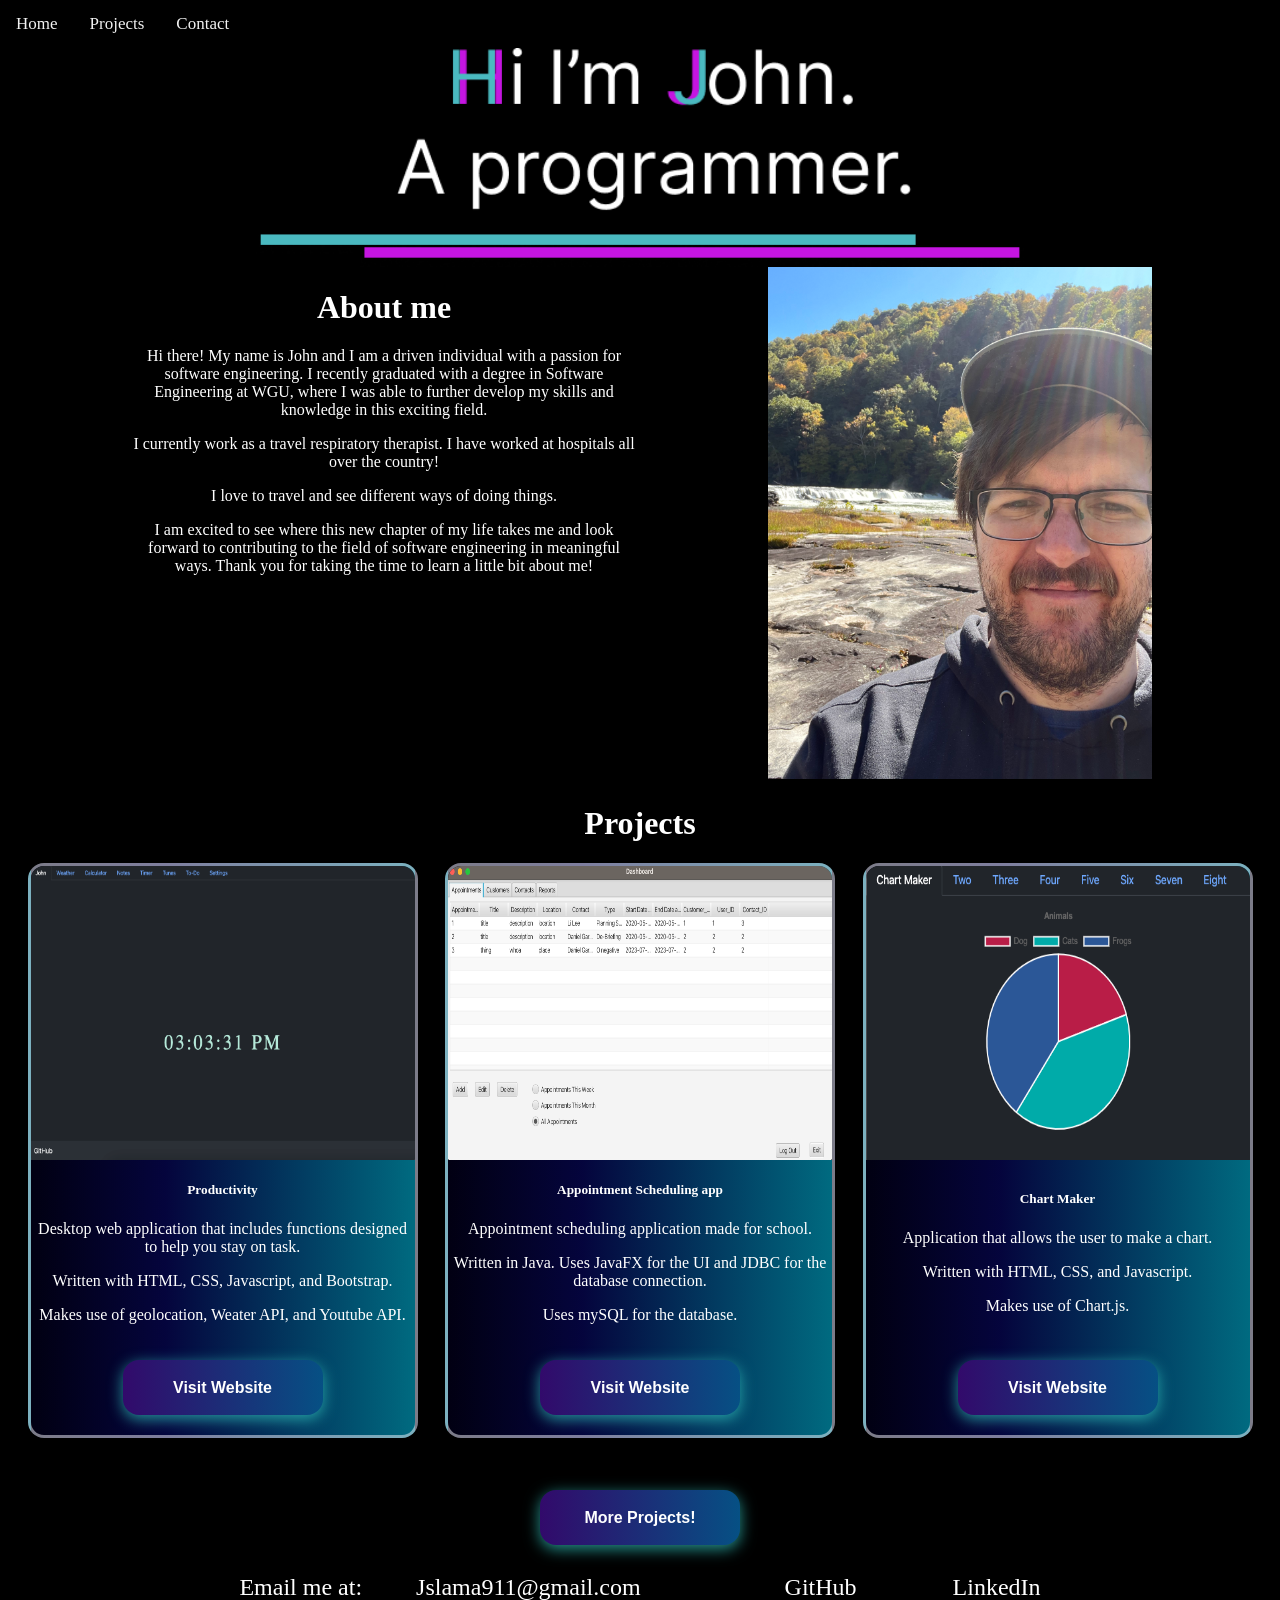
==== index.html @ d00c456b "Add files via upload" ====
<!doctype html>
<html lang="en" data-bs-theme="dark">

<head>
    <meta charset="utf-8" <meta name="viewport" content="width=device-width, initial-scale=1">
    <title>John Slama</title>
    <link rel="stylesheet" href="style.css">
    <link rel="stylesheet" href="https://cdnjs.cloudflare.com/ajax/libs/font-awesome/4.7.0/css/font-awesome.min.css">
</head>

<body>

    <div class="nav" id="navbar">
        <a href="index.html">Home</a>
        <a href="projects.html">Projects</a>
        <a href="contact.html">Contact</a>
        <a href="javascript:void(0);" class="icon" onclick="myFunction()">
            <i class="fa fa-bars"></i>
        </a>
    </div>
    <div class="hidden">
        <div class="offcanvas-header">
            <h5 class="offcanvas-title" id="offcanvasExampleLabel">Contact me!</h5>
            <button type="button" class="btn-close" data-bs-dismiss="offcanvas" aria-label="Close"></button>
        </div>
        <div>
            <p class="">Fill out this form with your name, email, and a quick message, and we will get back to you as
                soon as possible!</p>
        </div>
        <form action="https://formspree.io/f/xnqkwyak" method="POST">
            <div class="mb-3">
                <label for="name" class="form-label">Name</label>
                <input name="name" type="text" class="form-control" id="name">
            </div>
            <div class="mb-3">
                <label for="email" class="form-label">E-mail</label>
                <input name="email" type="text" class="form-control" id="email">
            </div>
            <div class="mb-3">
                <label for="message" class="form-label">Message</label>
                <textarea class="form-control" name="message" id="message"></textarea>
            </div>
            <button type="submit" class="btn btn-primary my-3">Submit</button>
        </form>
        <div>
            <p>Or send an email to Jslama911@gmail.com</p>
        </div>
    </div>
    <div class="top-img-container">
        <img src="images/Landing_intro.png" class="top-img" alt="Responsive image">
    </div>
    <div class="about">
        <div class="about-text">
            <h1 class="mb-5">About me</h1>
            <p class="text-center">Hi there! My name is John and I am a driven individual with a passion
                for software engineering. I recently graduated with a degree in Software Engineering at WGU,
                where I was able to further develop my skills and knowledge in this exciting field.</p>

            <p class="text-center">I currently work as a travel respiratory therapist. I have worked at
                hospitals all over the country!</p>
            <p class="text-center">I love to travel and see different ways of doing things.</p>

            <p class="text-center">I am excited to see where this new chapter of my life takes me and
                look forward to contributing to the field of software engineering in meaningful ways. Thank
                you for taking the time to learn a little bit about me!</p>
        </div>
        <div class="bottom-img-container">
            <img src="images/John.jpeg" class="bottom-img" alt="Responsive image">
        </div>
    </div>

    <h1 style="text-align: center; color: white;">Projects</h1>

    <div class="card-container" style="margin-bottom: 2rem;">
        <div class="card">
            <img src="images/productivity.png" class="card-img-top" alt="..." height=294px>
            <div class="card-body">
                <h5 class="card-title">Productivity</h5>
                <p class="card-text">Desktop web application that includes functions designed to help
                    you stay on task.
                <p>
                <p class="card-text">Written with HTML, CSS, Javascript, and Bootstrap.
                <p></p>
                <p class="card-text">Makes use of geolocation, Weater API, and Youtube API.
                <p></p>
            </div>
            <div class="card-footer">
                <a href="https://jslama911.github.io/Productivity_App/"> <button type="button"
                        class="btn-hover color-1">Visit
                        Website</button></a>
            </div>
        </div>
        <div class="card">
            <img src="images/Appointments.png" class="card-img-top" alt="..." height="294px">
            <div class="card-body">
                <h5 class="card-title">Appointment Scheduling app</h5>
                <p class="card-text">Appointment scheduling application made for school.</p>
                <p class="card-text">Written in Java. Uses JavaFX for the UI and JDBC for the database
                    connection.</p>
                <p class="card-text">Uses mySQL for the database.</p>
            </div>
            <div class="card-footer">
                <a href="https://github.com/jslama911/Appointments"> <button type="button"
                        class="btn-hover color-1">Visit
                        Website</button></a>
            </div>
        </div>
        <div class="card">
            <img src="images/Chart_maker.png" class="card-img-top" alt="..." height="294px">
            <div class="card-body">
                <h5 class="card-title">Chart Maker</h5>
                <p class="card-text">Application that allows the user to make a chart.</p>
                <p class="card-text">Written with HTML, CSS, and Javascript.</p>
                <p class="card-text">Makes use of Chart.js.</p>
            </div>
            <div class="card-footer">
                <a href="https://jslama911.github.io/Chart-maker2.0/"> <button type="button"
                        class="btn-hover color-1">Visit
                        Website</button></a>
            </div>
        </div>
    </div>
    <div style="display: flex; justify-content: center;">
        <a href="projects.html"> <button type="button" class="btn-hover color-1">More Projects!</button></a>

    </div>
    <div class="footer">
        <p>Email me at:
            <a href="mailto:jslama911@gmail.com">Jslama911@gmail.com</a>
        </p>
        <a href="https://github.com/jslama911">GitHub</a>
        <a href="https://www.linkedin.com/in/john-slama-baa1a1254/">LinkedIn</a>
    </div>
    <script src="script.js"></script>
</body>

</html>
---- style.css ----
body{
    margin:0;
    padding:0;
    background:black;
    color:white;
}

a{
    text-decoration:none;
}


/*nav*/
/* Add a black background color to the top navigation */
.nav {
  overflow: hidden;
  display:flex;
  background: black;
}



/* Style the links inside the navigation bar */
.nav a {
  float: left;
  display: block;
  color: #f2f2f2;
  text-align: center;
  padding: 14px 16px;
  text-decoration: none;
  font-size: 17px;
}

/* Change the color of links on hover */
.nav a:hover {
  background-color: #ddd;
  color: black;
}

/* Add an active class to highlight the current page */
.nav a.active {
  background-color: white;
  color: black;
}

/* Hide the link that should open and close the topnav on small screens */
.nav .icon {
  display: none;
}

/* When the screen is less than 600 pixels wide, hide all links, except for the first one ("Home"). Show the link that contains should open and close the topnav (.icon) */
@media screen and (max-width: 600px) {
    .nav {display:block;}
  .nav a:not(:first-child) {display: none;}
  .nav a.icon {
    float: right;
    display: block;
  }
}

/* The "responsive" class is added to the topnav with JavaScript when the user clicks on the icon. This class makes the topnav look good on small screens (display the links vertically instead of horizontally) */
@media screen and (max-width: 600px) {
  .nav.responsive {position: relative;}
  .nav.responsive a.icon {
    position: absolute;
    right: 0;
    top: 0;
  }
  .nav.responsive a {
    float: none;
    display: block;
    text-align: left;
  }
}

.hidden {
    display:none;
}

.top-img{
    width:60%;
}

.top-img-container{
    width:100vw;
    display:flex;
    justify-content:center;
}

.card-container{
    display:flex;
    justify-content:space-evenly;
}

.card {
    width:30vw;
    background: #020024;
    background: linear-gradient(90deg,rgba(2, 0, 36, 0.5) 0%, rgba(9, 9, 121, 0.5) 35%, rgba(0, 212, 255, 0.5) 100%);
    border:solid;
    border-color:#f8f8ff80;
    overflow: hidden;
    border-radius: 1em;
    display:flex;
    flex-direction:column;
    justify-content:space-between;
    align-items:center;
    text-align:center;
}

.card-img-top{
    width:100%;
}

.buttons {
text-align: center;
}

.btn-hover {
width: 200px;
font-size: 16px;
font-weight: 600;
color: #fff;
cursor: pointer;
margin: 20px;
height: 55px;
text-align:center;
border: none;
background-size: 300% 100%;

border-radius: 1rem;
moz-transition: all .4s ease-in-out;
-o-transition: all .4s ease-in-out;
-webkit-transition: all .4s ease-in-out;
transition: all .4s ease-in-out;
}

.btn-hover:hover {
background-position: 100% 0;
moz-transition: all .4s ease-in-out;
-o-transition: all .4s ease-in-out;
-webkit-transition: all .4s ease-in-out;
transition: all .4s ease-in-out;
}

.btn-hover:focus {
outline: none;
}


.btn-hover.color-1 {
background-image: linear-gradient(to right, #320A6B, #065084, #85C79A, #EDF7BD);
box-shadow: 0 4px 15px 0 rgba(49, 196, 190, 0.75);
}




.bottom-img{
    width:30vw;
    margin:auto;
}

.about-text{
    width:40vw;
    text-align:center;
}

.about{
    display:flex;
    justify-content:space-evenly;
}

.footer{
    height:5vh;
    display:flex;
    align-items:center;
    justify-content:center;

}

.footer *{
    color:white;
    font-size:1.5rem;
    margin:3rem;
}

@media only screen and (max-width: 620px) {

    .card-container{
        display:block;

    }

    .card{
        width:95vw;
        margin:auto;

    }

    .top-img{
        width:90vw;
    }

    .about{
        display:block;
    }

    .about-text{
        width:95vw;
    }

    .bottom-img{
        width:50vw;
    }

    .bottom-img-container{
        display:flex;
        justify-content:center;
    }

    .footer{
        display:block;
    }
}

/* contact page */


/*form*/
. contact-form{
    margin-top: 2rem;
}
.form-container {
  margin: auto;
  margin-top:5vh;
  padding: 20px;
  border: 6px solid #888;
  width: 60%;
  border-radius: 2em;
  background: linear-gradient(to right, rgba(63, 94, 251, 0.4) 0%, rgba(252, 70, 107, 0.4) 100%);
  padding: 20px;
}

@media only screen and (max-width: 620px) {
    .form-container{
        margin-top:5vh;
        width:80%;
    }
}

input[type=text], select, textarea {
  width: 100%;
  padding: 12px;
  border: 1px solid #ccc;
  border-radius: 4px;
  box-sizing: border-box;
  margin-top: 6px;
  margin-bottom: 16px;
  resize: vertical
}


input[type=submit] {
  background-color: #85C79A;
  color: white;
  padding: 1rem 2rem;
  border: none;
  border-radius: 4px;
  cursor: pointer;
  font-size:1.5rem;
}


input[type=submit]:hover {
  background-color: #C9BEFF;
}
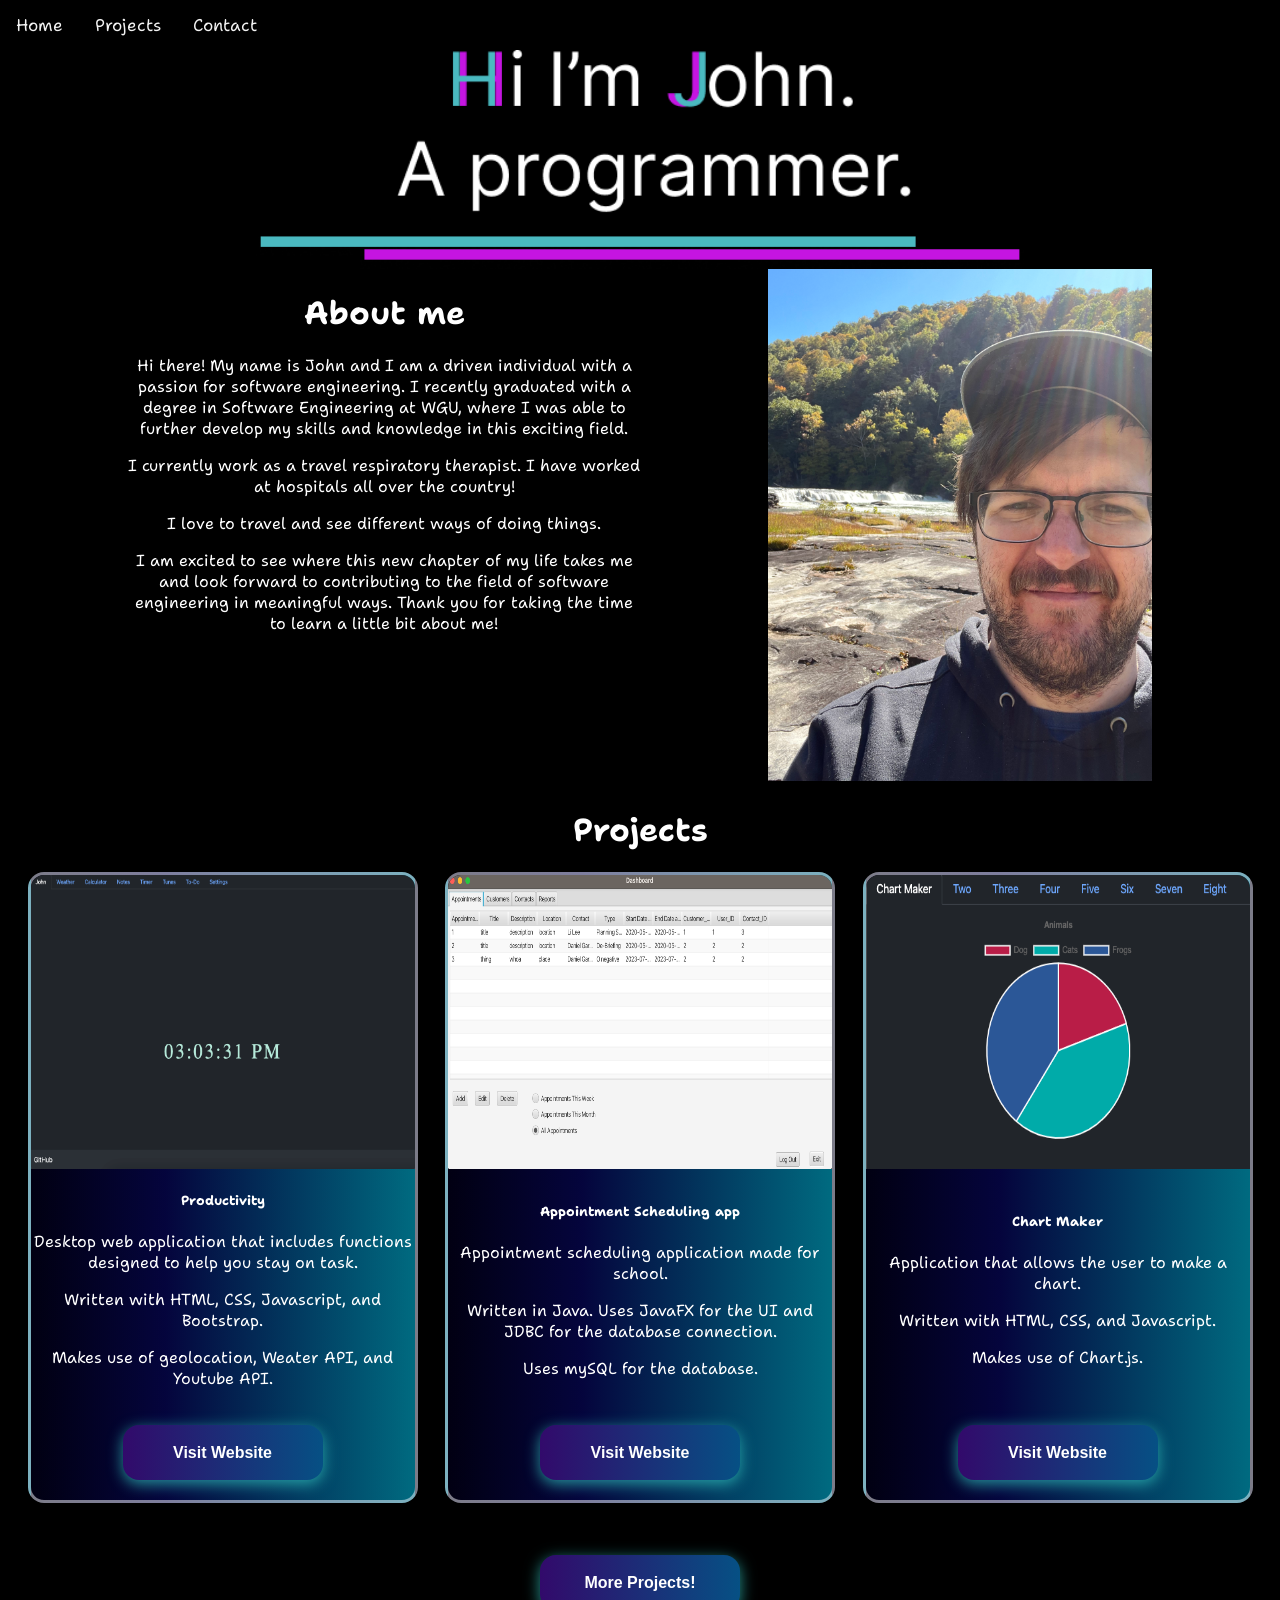
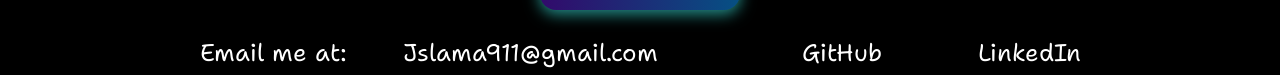
==== commit 6dabba33: "Add files via upload" ====
--- a/index.html
+++ b/index.html
@@ -6,6 +6,10 @@
     <title>John Slama</title>
     <link rel="stylesheet" href="style.css">
     <link rel="stylesheet" href="https://cdnjs.cloudflare.com/ajax/libs/font-awesome/4.7.0/css/font-awesome.min.css">
+    <link rel="preconnect" href="https://fonts.googleapis.com">
+    <link rel="preconnect" href="https://fonts.gstatic.com" crossorigin>
+    <link href="https://fonts.googleapis.com/css2?family=Lora&family=Roboto&family=Shantell+Sans&display=swap"
+        rel="stylesheet">
 </head>
 
 <body>
--- a/style.css
+++ b/style.css
@@ -3,6 +3,9 @@
     padding:0;
     background:black;
     color:white;
+    font-family: 'Lora', serif;
+    font-family: 'Roboto', sans-serif;
+    font-family: 'Shantell Sans', cursive;
 }
 
 a{
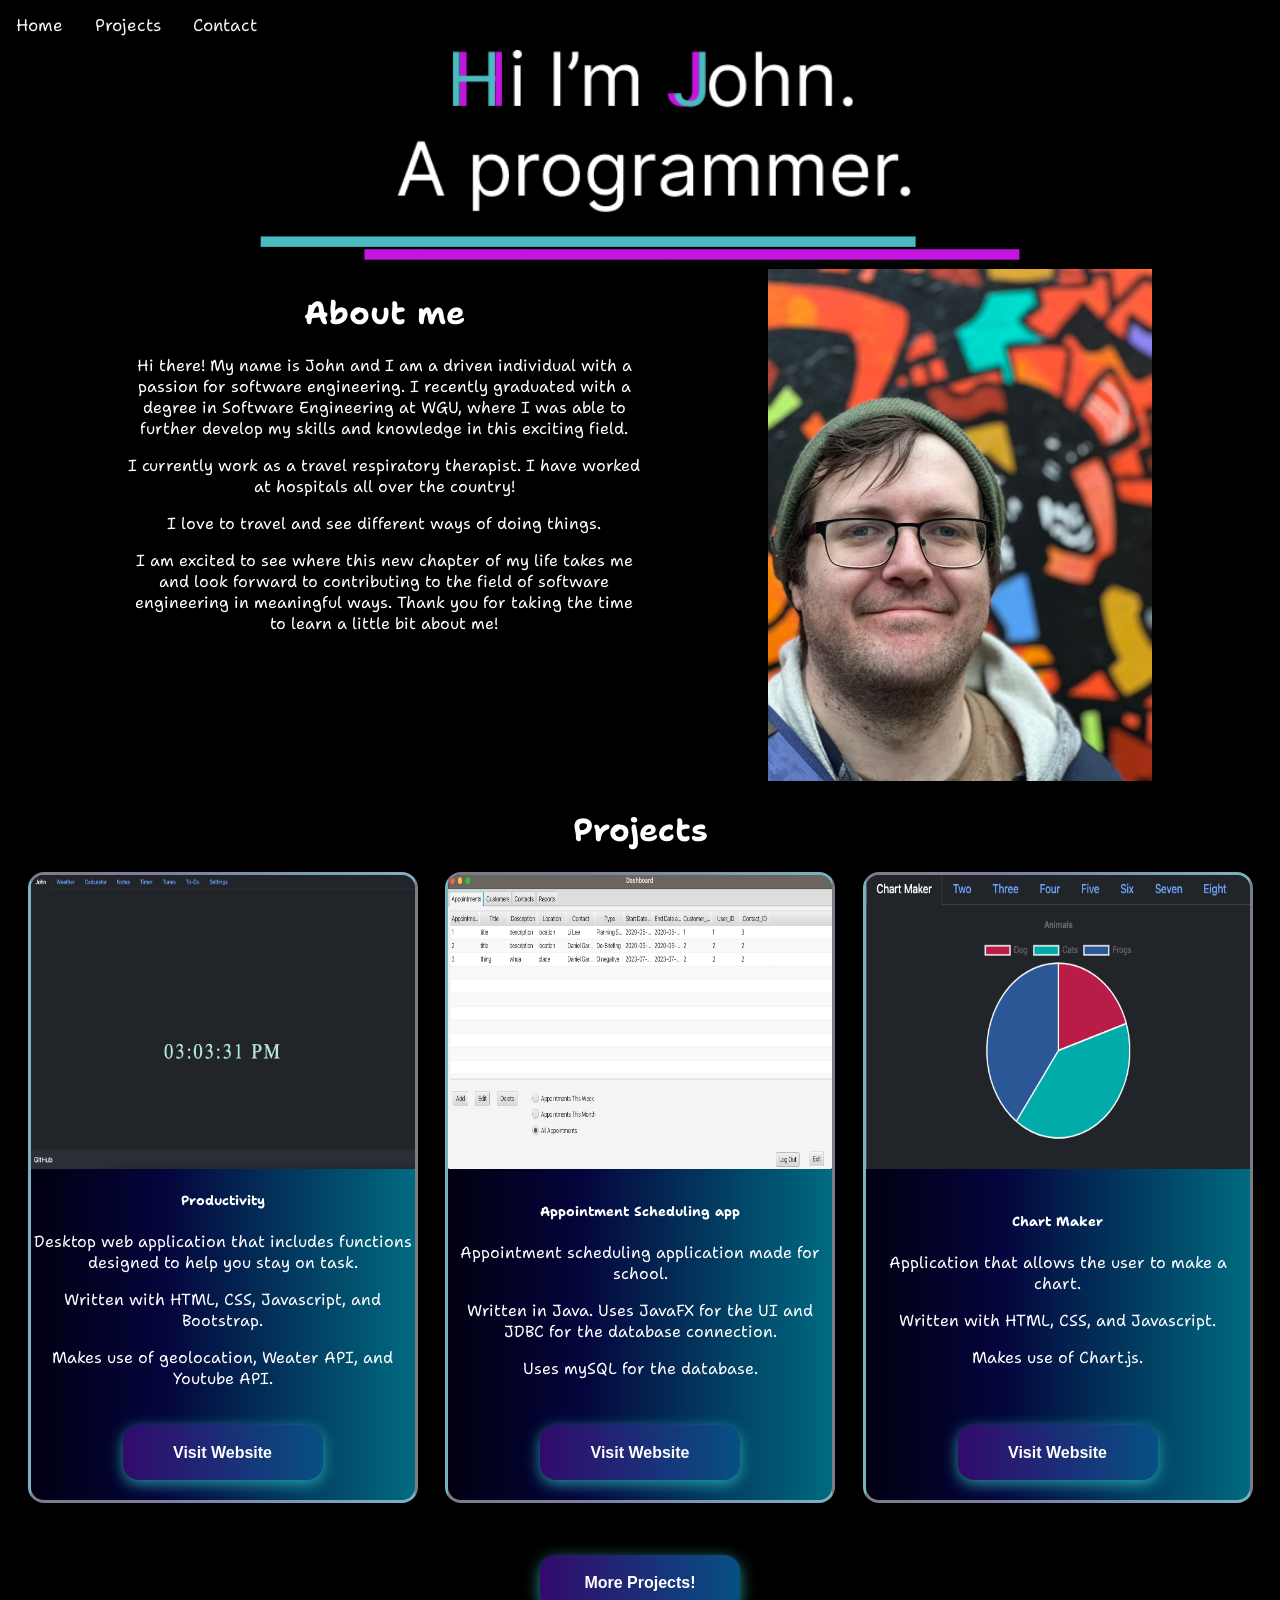
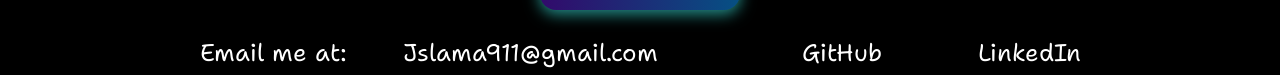
==== commit 462e1ce5: "Update index.html" ====
--- a/index.html
+++ b/index.html
@@ -69,7 +69,7 @@
                 you for taking the time to learn a little bit about me!</p>
         </div>
         <div class="bottom-img-container">
-            <img src="images/John.jpeg" class="bottom-img" alt="Responsive image">
+            <img src="images/john.jpeg" class="bottom-img" alt="Responsive image">
         </div>
     </div>
 
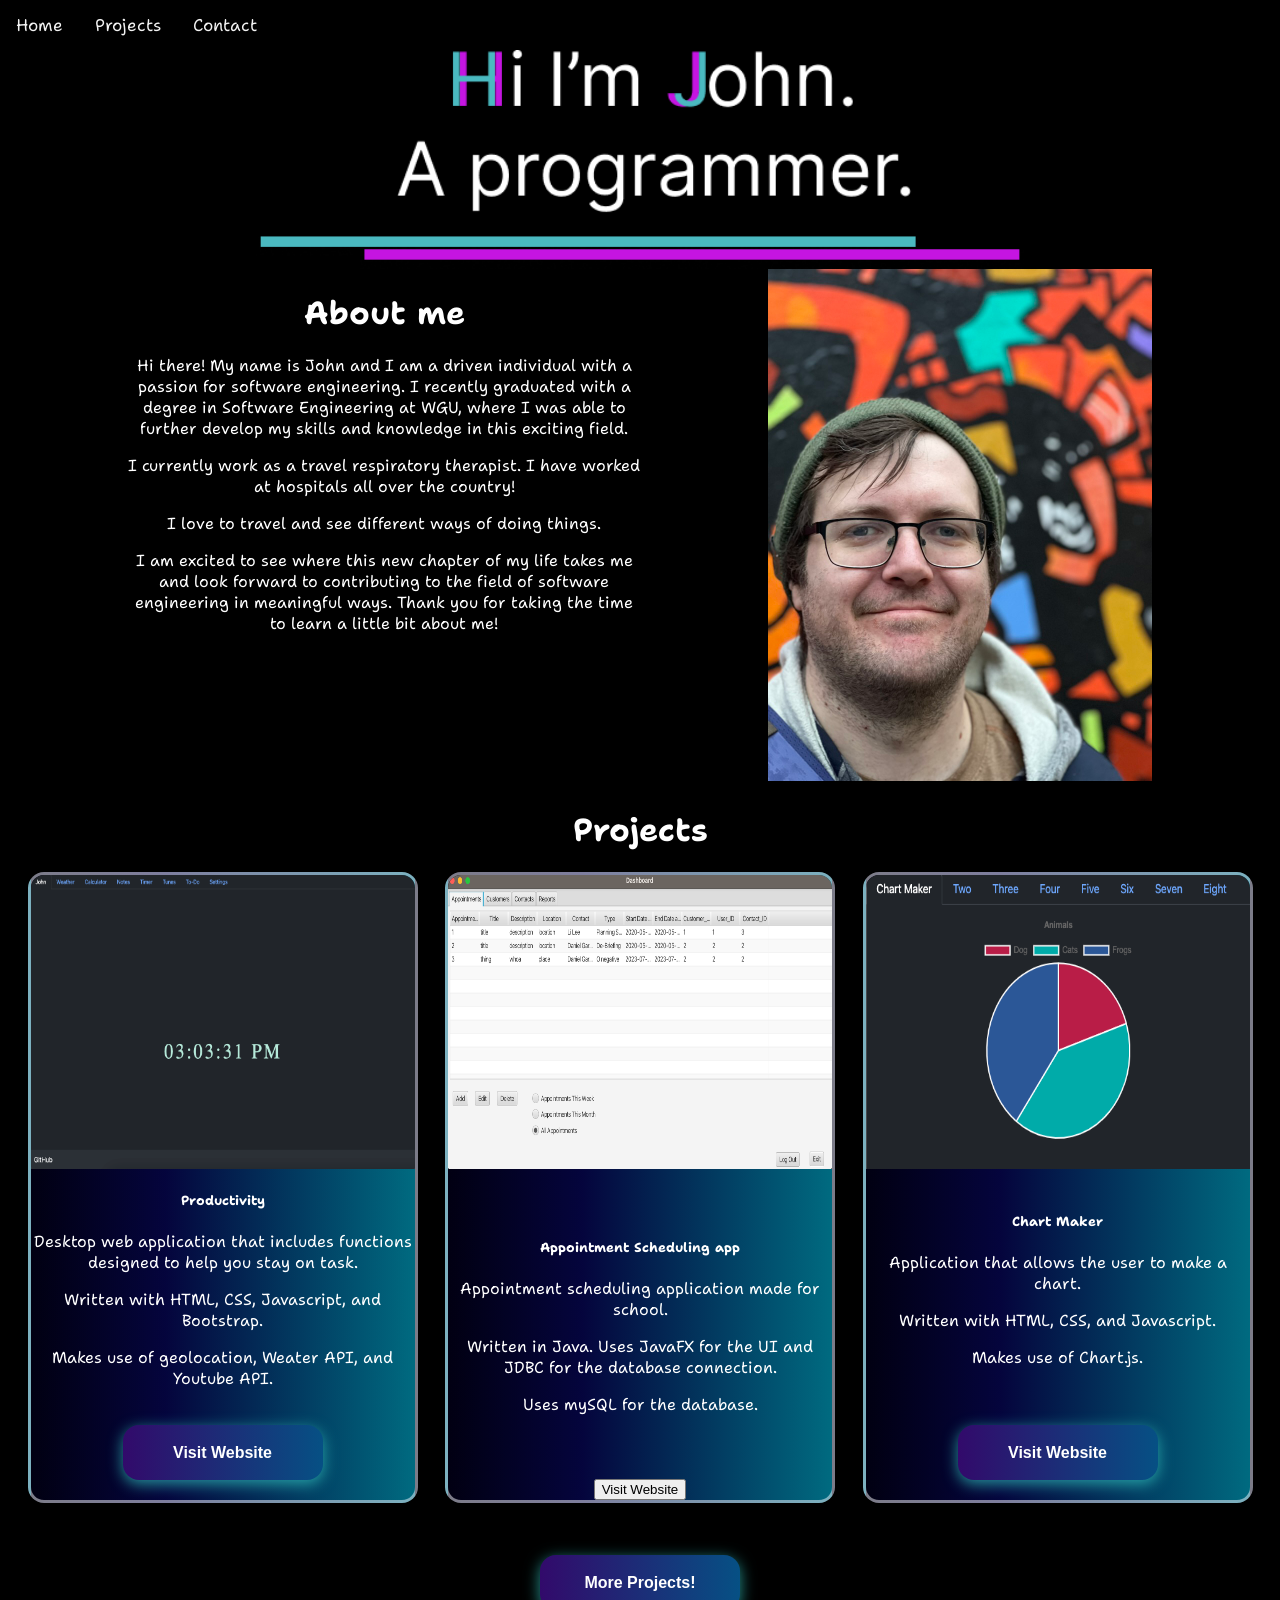
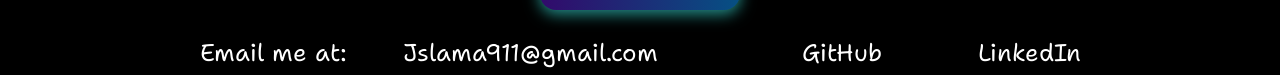
==== commit d2c0de2f: "Update index.html" ====
--- a/index.html
+++ b/index.html
@@ -104,7 +104,7 @@
                 <p class="card-text">Uses mySQL for the database.</p>
             </div>
             <div class="card-footer">
-                <a href="https://github.com/jslama911/Appointments"> <button type="button"
+                <a href="#"> <button type="button>
                         class="btn-hover color-1">Visit
                         Website</button></a>
             </div>
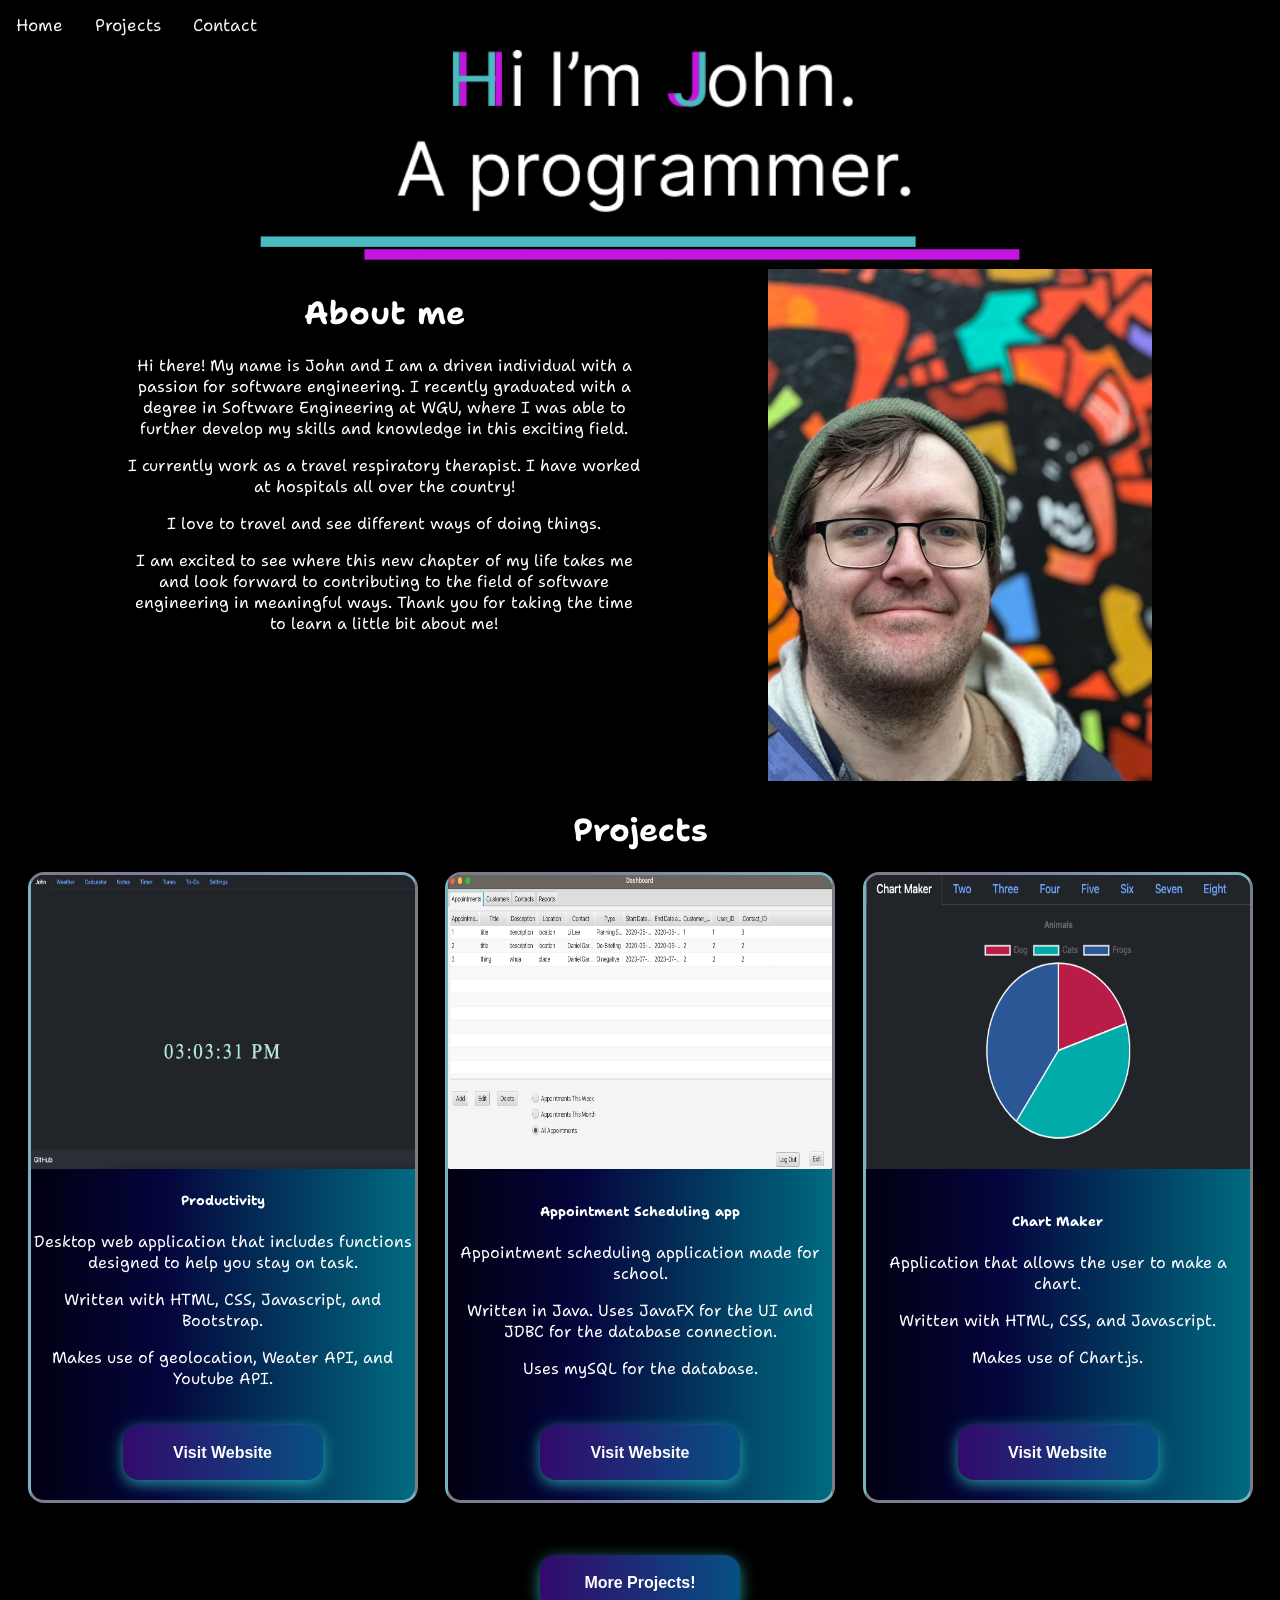
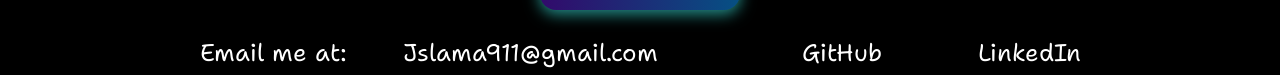
==== commit 02976eea: "Add files via upload" ====
--- a/index.html
+++ b/index.html
@@ -89,9 +89,8 @@
                 <p></p>
             </div>
             <div class="card-footer">
-                <a href="https://jslama911.github.io/Productivity_App/"> <button type="button"
-                        class="btn-hover color-1">Visit
-                        Website</button></a>
+                <a href="https://github.com/jslama911/Productivity_App"> <button type="button"
+                        class="btn-hover color-1">Visit Website</button></a>
             </div>
         </div>
         <div class="card">
@@ -104,7 +103,7 @@
                 <p class="card-text">Uses mySQL for the database.</p>
             </div>
             <div class="card-footer">
-                <a href="#"> <button type="button>
+                <a href="https://github.com/jslama911/Appointments"> <button type="button"
                         class="btn-hover color-1">Visit
                         Website</button></a>
             </div>
